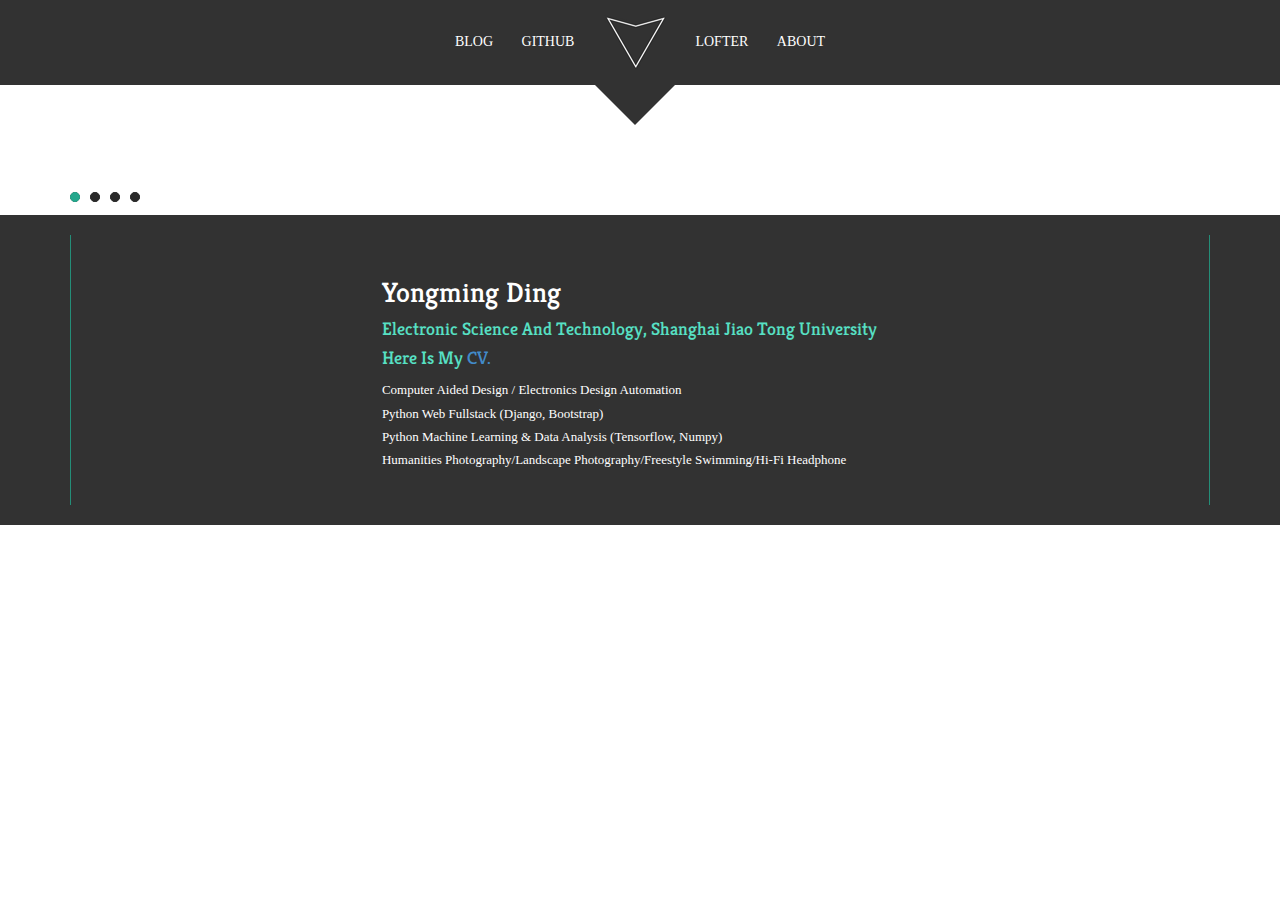
==== index.html @ b8fef30a "更新个人简介和cv" ====
<!DOCTYPE HTML>
<html>

<head>
    <title>Homepage</title>
    <!-- Bootstrap -->
    <link href="css/bootstrap.min.css" rel='stylesheet' type='text/css' />
    <link href="css/bootstrap.css" rel='stylesheet' type='text/css' />
    <meta name="viewport" content="width=device-width, initial-scale=1">
    <script type="application/x-javascript">
        addEventListener("load", function() {
            setTimeout(hideURLbar, 0);
        }, false);

        function hideURLbar() {
            window.scrollTo(0, 1);
        }
    </script>
    <!--[if lt IE 9]>
     <script src="https://oss.maxcdn.com/libs/html5shiv/3.7.0/html5shiv.js"></script>
     <script src="https://oss.maxcdn.com/libs/respond.web/js/1.4.2/respond.min.js"></script>
<![endif]-->
    <link href='http://fonts.useso.com/css?family=Kreon:300,400,700' rel='stylesheet' type='text/css'>
    <link href="css/style.css" rel="stylesheet" type="text/css" media="all" />
    <!-- start plugins -->
    <script type="text/javascript" src="js/jquery.min.js"></script>
    <script>
        $(function() {
            var pull = $('#pull');
            menu = $('nav ul');
            menuHeight = menu.height();
            $(pull).on('click', function(e) {
                e.preventDefault();
                menu.slideToggle();
            });
            $(window).resize(function() {
                var w = $(window).width();
                if (w > 320 && menu.is(':hidden')) {
                    menu.removeAttr('style');
                }
            });
        });
    </script>
    <!----font-Awesome----->
    <link rel="stylesheet" href="fonts/web/css/font-awesome.min.css">
    <!----font-Awesome----->
</head>

<body>
    <div class="header_bg" id="home">
        <!-- start header -->
        <div class="container">
            <div class="row header text-center specials">
                <div class="h_logo">
                    <a href="index.html"><img src="images/logo.png" alt="" class="responsive" /></a>
                </div>
                <nav class="top-nav">
                    <ul class="top-nav nav_list">
                        <!-- <li><a href="portfolio.html">portfolio</a></li> -->
                        <li class="page-scroll"><a href="http://old.dmt.moe">blog</a></li>
                        <li class="page-scroll"><a href="https://github.com/dreamtalen">Github</a></li>
                        <li class="logo page-scroll">
                            <a title="hexa" oldhref="index.html"><img src="images/logo.png" alt="" class="responsive" /></a>
                        </li>
                        <li class="page-scroll"><a href="http://dmtalen.lofter.com/">LOFTER</a></li>
                        <li class="page-scroll"><a href="#about">About</a></li>

                        <!-- <li class="page-scroll"><a href="#contact">get in touch</a></li> -->
                    </ul>
                    <a href="#" id="pull"><img src="images/nav-icon.png" title="menu" /></a>
                </nav>
                <div class="clearfix"></div>
            </div>
        </div>
    </div>
    <div class="slider_bg">
        <!-- start slider -->
        <div class="container">
            <div class="row slider">
                <div class="wmuSlider example1">
                    <!-- start wmuSlider example1 -->
                    <div class="wmuSliderWrapper">
                        <article style="position: absolute; width: 100%; opacity: 0;">
                            <div class="slider_img text-center">
                                <ul class="list-unstyled list_imgs">
                                    <li><img src="http://obyhumz2s.bkt.clouddn.com/FotorCreated3.png" alt="" class="responsive" /></li>
                                </ul>
                            </div>
                        </article>
                        <article style="position: relative; width: 100%; opacity: 1;">
                            <div class="slider_img text-center">
                                <ul class="list-unstyled list_imgs">
                                    <li><img src="http://obyhumz2s.bkt.clouddn.com/FotorCreated4.png" alt="" class="responsive" /></li>
                                </ul>
                            </div>
                        </article>
                        <article style="position: relative; width: 100%; opacity: 2;">
                            <div class="slider_img text-center">
                                <ul class="list-unstyled list_imgs">
                                    <li><img src="http://obyhumz2s.bkt.clouddn.com/FotorCreated1.png" alt="" class="responsive" /></li>
                                </ul>
                            </div>
                        </article>
                        <article style="position: relative; width: 100%; opacity: 3;">
                            <div class="slider_img text-center">
                                <ul class="list-unstyled list_imgs">
                                    <li><img src="http://obyhumz2s.bkt.clouddn.com/FotorCreated2.png" alt="" class="responsive" /></li>
                                </ul>
                            </div>
                        </article>
                    </div>
                    <ul class="wmuSliderPagination">
                        <li><a href="#" class="">0</a></li>
                        <li><a href="#" class="">1</a></li>
                        <li><a href="#" class="">2</a></li>
                        <li><a href="#" class="">3</a></li>
                    </ul>
                    <script src="js/jquery.wmuSlider.js"></script>
                    <script>
                        $('.example1').wmuSlider();
                    </script>
                </div>
                <!-- end wmuSlider example1 -->
                <div class="clearfix"></div>
            </div>
        </div>
    </div>
    <div class="main_bg" id="about">
        <!-- start about us -->
        <div class="container">
            <div class="row about">
                <div class="col-md-3 about_img">
                    <img src="http://obyhumz2s.bkt.clouddn.com/user.jpg" alt="" class="responsive" />
                </div>
                <div class="col-md-9 about_text">
                    <h3>Yongming Ding</h3>
                    <h4>Electronic Science and Technology, Shanghai Jiao Tong University</h4>
                    <h4>Here is my <a href="https://github.com/dreamtalen/CV_Ding/raw/master/CV_latest.pdf">CV. </h4>						
                    <p>Computer Aided Design / Electronics Design Automation
                        <br> Python Web Fullstack (Django, Bootstrap)
                        <br> Python Machine Learning & Data Analysis (Tensorflow, Numpy)
                        <br> Humanities Photography/Landscape Photography/Freestyle Swimming/Hi-Fi Headphone
                    </p>
                    <!-- <p>Here is my <a href="https://github.com/dreamtalen/CV_Ding/raw/master/CV_latest.pdf">CV</a>.</p> -->
                        <!-- 			<div class="soc_icons navbar-right">
				<ul class="list-unstyled text-center">
					<li><a href="#"><i class="fa fa-facebook"></i></a></li>
					<li><a href="#"><i class="fa fa-twitter"></i></a></li>
					<li><a href="#"><i class="fa fa-google-plus"></i></a></li>
					<li><a href="#"><i class="fa fa-pinterest"></i></a></li>
					<li><a href="#"><i class="fa fa-linkedin"></i></a></li>
					<li><a href="#"><i class="fa fa-dribbble"></i></a></li>
				</ul>	
			</div> -->
                </div>
            </div>
        </div>
    </div>

</body>

</html>
---- css/style.css ----
@font-face {
     font-family: 'open_sansregular';
      src:url('../fonts/OpenSans-Regular-webfont.ttf') format('truetype');
}
body {
	font-family: 'open_sansregular';
	background:#ffffff;
	font-size: 100%;
}
/* start header */
.header_bg{
	background: #323232;
}
.h_logo{
	display: none;
}
/* top-nav */
.top-nav:before,.top-nav:after {
    content: " ";
    display: table;
}
.top-nav:after {
    clear: both;
}
.top-nav {
    *zoom: 1;
    margin: 0;
}
nav {
	width: 100%;
	position: relative;
}
nav ul {
	padding: 0;
	text-align:center;
}
nav li {
	display: inline-block;
	margin: 10px 8px;
}
nav li.active a,nav li  a:hover{
	text-decoration:none;
	color: #323232;
}
nav li  a {
	color: #fff;
	display: block;
	text-align: center;
	text-decoration: none;
	padding: 5px;
	text-transform: uppercase;
	font-size: 14px;
	-webkit-transition: all 0.3s ease-in-out;
	-moz-transition: all 0.3s ease-in-out;
	-o-transition: all 0.3s ease-in-out;
	transition: all 0.3s ease-in-out;
}
nav a#pull {
	display: none;
}
.specials {
	position: relative;
}
.specials:after {
	content: '';
	position: absolute;
	width: 0;
	height: 0;
	border: 40px solid #323232;
	border-bottom: 0 solid rgba(0, 0, 0, 0)!important;
	border-right: 40px solid rgba(0, 0, 0, 0)!important;
	border-left: 40px solid rgba(0, 0, 0, 0)!important;
	left: 50%;
	bottom: -40px;
	margin-left: -45px;
}
.copyrights{text-indent:-9999px;height:0;line-height:0;font-size:0;overflow:hidden;}
/*Styles for screen 600px and lower*/
@media screen and (max-width: 768px) {
	nav { 
  		height: auto;
  	}
  	nav ul {
  		width: 100%;
  		display: block;
  		height: auto;
  	}
  	nav li {
  		text-align:left;
  		width: 100%;
  		position: relative;
  		margin: 0;
  	}
  	nav li a {
		border-top: 1px solid #242424;
	}
	nav li:last-child a {
		border-bottom: 1px solid #242424;
		margin-bottom: 20px;		
	}

  	nav a {
	  	text-align: left;
	  	width: 100%;
	  	text-indent: 25px;
  	}
}
/* start slider */
.slider_bg{
	background: #ffffff;
}
.list_imgs li{
	display: block;
}
.list_imgs li img{
	display: inline-block !important;
		margin:60px 0;
}
.wmuSlider {
	height: 100% !important;
	position: relative;
	overflow: hidden;
}
.wmuSlider .wmuSliderWrapper article {
	text-align: center;
	height: 100%;
}
.wmuSlider .wmuSliderWrapper article img {
	max-width: 100%;
	width: auto;
	height: auto;
	display:block;
}
.wmuSliderPagination {
	z-index: 2;
	position: absolute;
	left: 15px;
	bottom: 2%;
	margin: 0;
	padding: 0;
}
.wmuSliderPagination li {
	margin: 0 10px 10px 0;
	list-style-type: none;
	float: left;
}
.wmuSliderPagination a {
	display: block;
	text-indent: -9999px;
	width: 10px;
	height: 10px;
	background:#292929;
	border:1px solid #303030;
	border-radius: 20px;
	-webkit-border-radius: 20px;
	-moz-border-radius: 20px;
	-o-border-radius: 20px;
}
.wmuSliderPagination a.wmuActive {
	background:#24A78C;
	border: 1px solid #24A78C;
}
.slider_text{
	width:50%;
	margin:0 auto;
	text-align: center;
}
.slider_text h2{
	font-family: 'open_sansregular'; 
	text-transform: uppercase;
	color: #202020;
	font-size: 3em;
	padding: 4% 0 4%;
}
.wmu_btn a{
	font-size: 13px;
	text-transform:uppercase;
	color:#191919;
	border: 1px solid #101010;
	padding: 15px 40px;
	display: inline-block;
	border-radius: 2px;
	-webkit-border-radius: 2px;
	-moz-border-radius: 2px;
	-o-border-radius: 2px;
	-webkit-transition: color .2s linear,background .2s linear;
	-moz-transition: color .2s linear,background .2s linear;
	-o-transition: color .2s linear,background .2s linear;
	transition: color .2s linear,background .2s linear;
}
.wmu_btn a:hover{
	border: 1px solid #C55151;
	background: #EA6060;
	color: #ffffff;
}
/* start about us */
.main_bg{
	background: #323232;
}
.about{
	margin:20px 0;
	padding: 2% 2%;
	border-left: 1px solid #248E78;
	border-right: 1px solid #248E78;
}
.about_img img{
	width: 100%;
}
.about_text h3{
	font-family: 'Kreon', serif;
	font-size: 28px;
	color: #ffffff;
	text-transform: capitalize;
}
.about_text h4{
	font-family: 'Kreon', serif;
	font-size: 18px;
	color: #57E0C4;
	text-transform: capitalize;
}
.about_text p{
	font-size: 13px;
	color: #ffffff;
	line-height: 1.8em;
}
/* start soc_icons */
.soc_icons ul{
	margin-bottom: 0;
}
.soc_icons ul li{
	display:inline-block;
	margin-left: -3px;
}
.soc_icons ul li a{
	color:#ffffff;
	font-size: 24px;
	display: block;
}
.soc_icons ul li a i{
	line-height: 52px;
	width: 52px;
	height: 52px;	
	-webkit-transition: all 0.3s ease-in-out;
	-moz-transition: all 0.3s ease-in-out;
	-o-transition: all 0.3s ease-in-out;
	transition: all 0.3s ease-in-out;
}
.soc_icons ul li a i.fa-facebook {
	background: #3660A0;
}
.soc_icons ul li a i.fa-twitter {
	background: #2CAAE1;
}
.soc_icons ul li a i.fa-google-plus {
	background: #DD5644;
}
.soc_icons ul li a i.fa-pinterest {
	background: #CC2B27;
}
.soc_icons ul li a i.fa-linkedin {
	background: #0A6C9B;
}
.soc_icons ul li a i.fa-dribbble {
	background: #EF558F;
}
.soc_icons ul li a i:hover{
	background: #323232;
}
/* start footer */
.footer_bg{
	background: #353535;
}
.footer{
	padding: 4%;
}
.contact_left h3{
	font-family: 'Kreon', serif;
	font-size: 24px;
	color: #ffffff;
	text-transform: capitalize;
}
.contact_left p{
	font-size: 14px;
	color: #999999;
	line-height: 1.5em;
}
.contact_left form input[type="text"],.contact_left form textarea{
	font-family: 'open_sansregular';
	margin:20px 0;
	box-shadow: none;
	border: 1px solid #303030;
	background:#454545;
	color: #9C9C9C;
	line-height:1.8em;
	display: block;
	width: 100%;
	padding: 6px 12px;
	font-size: 14px;
	outline:none;
	-webkit-appearance:none;
	transition: border-color 0.3s;
	-o-transition: border-color 0.3s;
	-ms-transition: border-color 0.3s;
	-moz-transition: border-color 0.3s;
	-webkit-transition: border-color 0.3s;
}
.contact_left form textarea{
	resize: none;
	height: 160px;
}
.contact_left form input[type="text"]:focus,.contact_left form textarea:focus{
	border: 1px solid #323232;	
}
.contact_left form input[type="text"]:hover,.contact_left form textarea:hover{
	border-color: #323232;
}
.contact_right {
	margin-top: 8%;
}
.contact_right p{
	color: #c9c9c9;
	font-size: 13px;
	line-height: 1.8em;
	margin: 5px 0 0;
	text-align: justify;
}
.contact_right span{
	color: #ffffff;
	font-size: 14px;
	-webkit-text-stroke: 0.2px;
}
.address li{
	display: block;
	margin: 10px  0;
}
.address li i{
	color:#323232;
	font-size: 20px;
	vertical-align: middle;
}
.address{
	margin-top: 20px;
}
.address li span{
	color: #f0f0f0;
	font-size: 14px;
	margin-left: 15px;
}
.address li a{
	color: #f0f0f0;
	font-size: 14px;
	margin-left: 8px;
	-webkit-transition: all 0.3s ease-in-out;
	-moz-transition: all 0.3s ease-in-out;
	-o-transition: all 0.3s ease-in-out;
	transition: all 0.3s ease-in-out;
}
.address li a:hover{
	text-decoration:none;
	color:#323232;
}
.contact_left form input[type="submit"] {
	font-family: 'open_sansregular';
	-webkit-appearance: none;
	cursor: pointer;
	outline: none;
	background: #323232;
	text-transform: uppercase;
	font-weight: 100;
	border: none;
	color: #ffffff;
	padding: 14px 24px;
	font-size: 13px;
	-webkit-transition: all 0.3s ease-in-out;
	-moz-transition: all 0.3s ease-in-out;
	-o-transition: all 0.3s ease-in-out;
	transition: all 0.3s ease-in-out;
}
.contact_left form input[type="submit"]:hover{
	background: #2B9C85;
}
/* start footer */
.footer1_bg{
	background: #222222;
}
.copy p{
	color: #c9c9c9;
	font-size: 14px;
	line-height: 1.8em;
}
.copy p a{
	color:#323232;
	-webkit-transition: all 0.3s ease-in-out;
	-moz-transition: all 0.3s ease-in-out;
	-o-transition: all 0.3s ease-in-out;
	transition: all 0.3s ease-in-out;
}
.copy p a:hover{
	color: #c9c9c9;
	text-decoration: none;
}
/**********/
#toTop {
	display: none;
	text-decoration: none;
	position: fixed;
	bottom: 10px;
	right: 10px;
	overflow: hidden;
	width: 32px;
	height: 32px;
	border: none;
	text-indent: 100%;
	background: url(../images/arrow_up.png) no-repeat center;
}
/* start portfolio  */

h2.style{
	font-family: 'Kreon', serif;
	display: block;
	text-transform: uppercase;
	font-size: 26px;
	background: #323232;
	padding: 15px;
	color: #ffffff;
	margin: 4% 0;
}
.grids_of_4 {
	margin-top: 2%;
}
.images_1_of_4 h3 a{
	font-family: 'Kreon', serif;
	display: block;
	text-transform: capitalize;
	font-size: 20px;
	color: #3b3b3b;
	-webkit-transition: all 0.3s ease-in-out;
	-moz-transition: all 0.3s ease-in-out;
	-o-transition: all 0.3s ease-in-out;
	transition: all 0.3s ease-in-out;
}
.images_1_of_4 h3 a:hover{
	text-decoration: none;
	color:#323232;
}
.images_1_of_4 h4 a{
	font-family: 'Kreon', serif;
	font-style: italic;
	line-height: 1.5em;
	font-size: 16px;
	color:#323232;
	text-transform: capitalize;
	-webkit-transition: all 0.3s ease-in-out;
	-moz-transition: all 0.3s ease-in-out;
	-o-transition: all 0.3s ease-in-out;
	transition: all 0.3s ease-in-out;
}
.images_1_of_4 h4 a:hover{
	text-decoration: none;
	color: #323232;
}
/* start blog */
.blog{
	background: #ffffff;
	margin: 15px 0;
}
.main{
	padding: 4%;
}
.para {
	font-size: 13px;
	line-height: 1.8em;
	color: #323232;
}
.blog_left{
	display: block;
}
.blog_img{
	margin: 15px 0;
}
.blog_left h4 a{
	font-family: 'Kreon', serif;
	display: block;
	text-transform: capitalize;
	font-size: 22px;
	color: #3b3b3b;
	-webkit-transition: all 0.3s ease-in-out;
	-moz-transition: all 0.3s ease-in-out;
	-o-transition: all 0.3s ease-in-out;
	transition: all 0.3s ease-in-out;
}
.blog_left h4 a:hover{
	text-decoration: none;
	color: #323232;
}
.blog_list ul li{
	display:inline-block;
	margin-left: 10px;
}
.blog_list ul li:first-child{
	margin-left: 0;
}
.blog_list li a{
	display: block;
	padding: 4px 8px;
	color: #b6b6b6;
	text-transform: capitalize;
}
.blog_list ul li i{
	font-size: 15px;
	color: #323232;
}
.blog_list li span{
	font-family: 'Kreon', serif;
	padding-left:10px;
	font-size: 15px;
	color: #5a5a5a;
}
.blog_list li a:hover,.blog_list li a span:hover{
	color: #323232;
	text-decoration: none;
}
.b_left a{
	font-size: 14px;
	color: #323232;
}
.b_left a span{
	margin-left: 5px;
}
.b_left a:hover{
	color: #323232;
	text-decoration: none;	
}
/* start read_more */
.read_more{
	margin: 4% 0;
}
.read_more.btm{
	margin-bottom: 8%;
}
.read_more a{
	background: #323232;
	text-transform: uppercase;
	font-weight: 100;
	border: none;
	color: #ffffff;
	padding: 12px 24px;
	font-size: 13px;
	-webkit-transition: all 0.3s ease-in-out;
	-moz-transition: all 0.3s ease-in-out;
	-o-transition: all 0.3s ease-in-out;
	transition: all 0.3s ease-in-out;
}
.read_more a:hover{
	text-decoration:none;
	background: #2B9C85;
}
.blog_right{
	margin-top: 15px;
}
.blog_right h4{
	font-family: 'Kreon', serif;
	text-transform: capitalize;
	font-size: 2em;
	color: #3b3b3b;
	margin-bottom: 15px;
}
/* start ads_nav */
.ads_nav li{
	float: left;
	width: 46.333333%;
	margin:0 0 15px 15px;
}
.ads_nav li:nth-child(2),.ads_nav li:nth-child(4){
	margin-left: 0;
}
.ads_nav li a{
	display: block;
	-webkit-transition: all 0.3s ease-in-out;
	-moz-transition: all 0.3s ease-in-out;
	-o-transition: all 0.3s ease-in-out;
	transition: all 0.3s ease-in-out;
}
.ads_nav li a img{
	width: 100%;
}
.ads_nav li a:hover{
	zoom: 1;
	filter: alpha(opacity=50);
	opacity: 0.7;
	-webkit-transition: opacity .15s ease-in-out;
	-moz-transition: opacity .15s ease-in-out;
	-ms-transition: opacity .15s ease-in-out;
	-o-transition: opacity .15s ease-in-out;
	transition: opacity .15s ease-in-out;
}
/* start tag_nav */
.tag_nav {
	margin: 8% 0;
}
.tag_nav li{
	margin:10px 5px 0 0;
	display: inline-block;
}
.tag_nav li a{
	display: block;
	text-transform: capitalize;
	background: #3b3b3b;
	color: #ffffff;
	font-size: 13px;
	padding: 8px 14px;
	border-radius: 2px;
	-webkit-border-radius: 2px;
	-moz-border-radius: 2px;
	-o-border-radius: 2px;
	-webkit-transition: all 0.3s ease-in-out;
	-moz-transition: all 0.3s ease-in-out;
	-o-transition: all 0.3s ease-in-out;
	transition: all 0.3s ease-in-out;
}
.tag_nav li.active a,.tag_nav li a:hover{
	background: #323232;
	color: #ffffff;
	text-decoration:none;
}
/* start Social Likes */
.social_network_likes {
	text-align: center;
}
.social_network_likes li{
	width: 24.33333%;
	display: inline-block;
	margin-left: -4px;
}
.social_network_likes li:first-child{
	margin-left: 0;
}
.social_network_likes li a{
	display:block;
	color:#FFF;
	font-size: 1.5em;
	text-transform:capitalize;
	-webkit-transition: all 0.3s ease-in-out;
	-moz-transition: all 0.3s ease-in-out;
	-o-transition: all 0.3s ease-in-out;
	transition: all 0.3s ease-in-out;	
}
.social_network_likes li a p{
	padding:10px 0 5px;
	font-size: 14px;
}
.social_network_likes li a span{
	display:block;
	font-size: 24px;
}
.social_network_likes li a div.followers{
	border-bottom:1px solid #FFFFFF;
}
.social_network_likes li a:hover{
	text-decoration: none;
}
.social_network_likes li:first-child a {
	border-left:none;
}
.social_network_likes li a.tweets{
	background:#34CCFF;
}
.social_network_likes li a.tweets:hover{
  background:#2DC0F1;
}
.social_network_likes li a.facebook-followers{
	background:#3B5A99;
}
.social_network_likes li a.facebook-followers:hover{
	background:#33518D;
}
.social_network_likes li a.email{
	background:#27c1b9;
}
.social_network_likes li a.email:hover{
  background:#0BB1A8;
}
.social_network_likes li a.dribble{
	background:#EB4D89;
}
.social_network_likes li a.dribble:hover{
  background:#E04580;
}
.social_network_likes li a div.social_network{
	padding:15px 0 10px;
}
.social_network i{
	width:45px;
	height:45px;
	display:block;
	background:url(../images/social-icons.png) no-repeat;	
	margin:0 auto;
}
.social_network i.twitter-icon{
	background-position: 0px 0px;
}
.social_network i.facebook-icon{
	background-position: -47px 0px;
}
.social_network i.email-icon{
	background-position: -104px 0px;
}
.social_network i.dribble-icon{
	background-position: -156px 0px;
}
/* start news_letter */
.news_letter{
	margin: 8% 0;
}
.news_letter form input[type="text"]{
	font-family: 'open_sansregular';
	font-weight:100;
	padding: 10px;
	display: block;
	width: 100%;
	background: #ffffff;
	outline: none;
	color: #555555;
	font-size: 13px;
	border: 1px solid #DADADA;
	-webkit-appearance: none;
}
.news_letter form span{
	position: relative;
	z-index: 1;
}
.news_letter form input[type="submit"]{
	margin-top:20px;
	font-family: 'open_sansregular';
	-webkit-appearance: none;
	cursor: pointer;
	outline: none;
	background: #323232;
	text-transform: uppercase;
	font-weight: 100;
	border: none;
	color: #ffffff;
	padding: 14px 24px;
	font-size: 13px;
	-webkit-transition: all 0.3s ease-in-out;
	-moz-transition: all 0.3s ease-in-out;
	-o-transition: all 0.3s ease-in-out;
	transition: all 0.3s ease-in-out;
}
.news_letter form input[type="submit"]:hover{
	background: #2B9C85;
}
/* details */
.details{
	margin-bottom: 3%;
}
/***** Media Quries *****/
@media only screen and (max-width: 1440px) and (min-width: 240px)  {
	.wrap{
		width:95%;
	}
}
@media only screen and (max-width:1366px){

}
@media only screen and (max-width:1280px){

}
@media only screen and (max-width:1024px){
	.soc_icons ul li a {
		font-size: 20px;
	}
	.soc_icons ul li a i {
		line-height: 44px;
		width: 44px;
		height: 44px;
	}
}
@media only screen and (max-width:768px){
	nav {
		border-bottom: 0;
	}
	nav ul {
		display: none;
		height: auto;
	}
	nav a#pull {
		display: block;
		width: 100%;
		position: relative;
		color: #F26D7D;
		text-align: right;
	}
	nav a#pull:after {
		content:"";
		background: url('nav-icon.png') no-repeat;
		width: 30px;
		height: 30px;
		display: inline-block;
		position: absolute;
		right: 15px;
		top: 10px;
	}
	nav a#pull img{
		margin-right:2%;
	}
	.navicon {
		top: 30px;
		left: 30px;
	}
	.header_bg {

	}
	.logo{
		display: none;
	}
	.h_logo{
		display: block;
		position: absolute;
		left: 45%;
		top:15px;
		z-index: 999;
	}
	.specials {
		padding: 34px 10px;
	}
	 nav li a {
	 	padding:10px 10px;
	 	text-align:left;
	 }
	 .nav_list{
	 	margin-top: 40px;
	 }
	 .contact_right {
		margin-top: 14%;
	}
	.images_1_of_4 img{
		width:100%;
	}
	.images_1_of_4 h3{
		margin: 10px 0 0;
	}
	.images_1_of_4 p{
		margin: 0;
	}
	.images_1_of_4 h4{
		margin: 0 0 20px;
	}
}
@media only screen and (max-width: 640px) {
	h2.style {
		font-size: 22px;
	}
	.blog_left h4 a {
		font-size: 18px;
	}
	.blog_list{
		float:none !important;
	}
	.b_left{
		float:none !important;
	}
	.blog_list li a {
		padding: 4px 2px;
	}
	.contact_right {
		margin-top: 18%;
	}
}
@media only screen and (max-width: 480px) {
	.navicon {
		top: 20px;
		left: 20px;
	}
	.h_logo {
		left: 42.333%;
	}
}
@media only screen and (max-width: 320px) {
	.h_logo {
		left: 38.333%;
	}
	nav li {
		display: block;
		float: none;
		width: 100%;
	}
	nav li a {
		border-bottom: 1px solid #576979;
	}
	.navicon {
		top: 10px;
		left: 10px;
	}
	.main {
		padding: 2%;
		margin-top: 10%;
	}
	.blog_list ul li{
		margin-left: 0;
	}
	.blog_list li span {
		padding-left: 5px;
	}
	.blog_left h4 a {
		line-height: 1.5em;
	}
	.contact_right {
		margin-top: 28%;
	}
	.about {
		padding: 2% 0%;
	}
	.soc_icons ul li a {
		font-size: 16px;
	}
	.soc_icons ul li a i {
		line-height: 40px;
		width: 40px;
		height: 40px;
	}
}
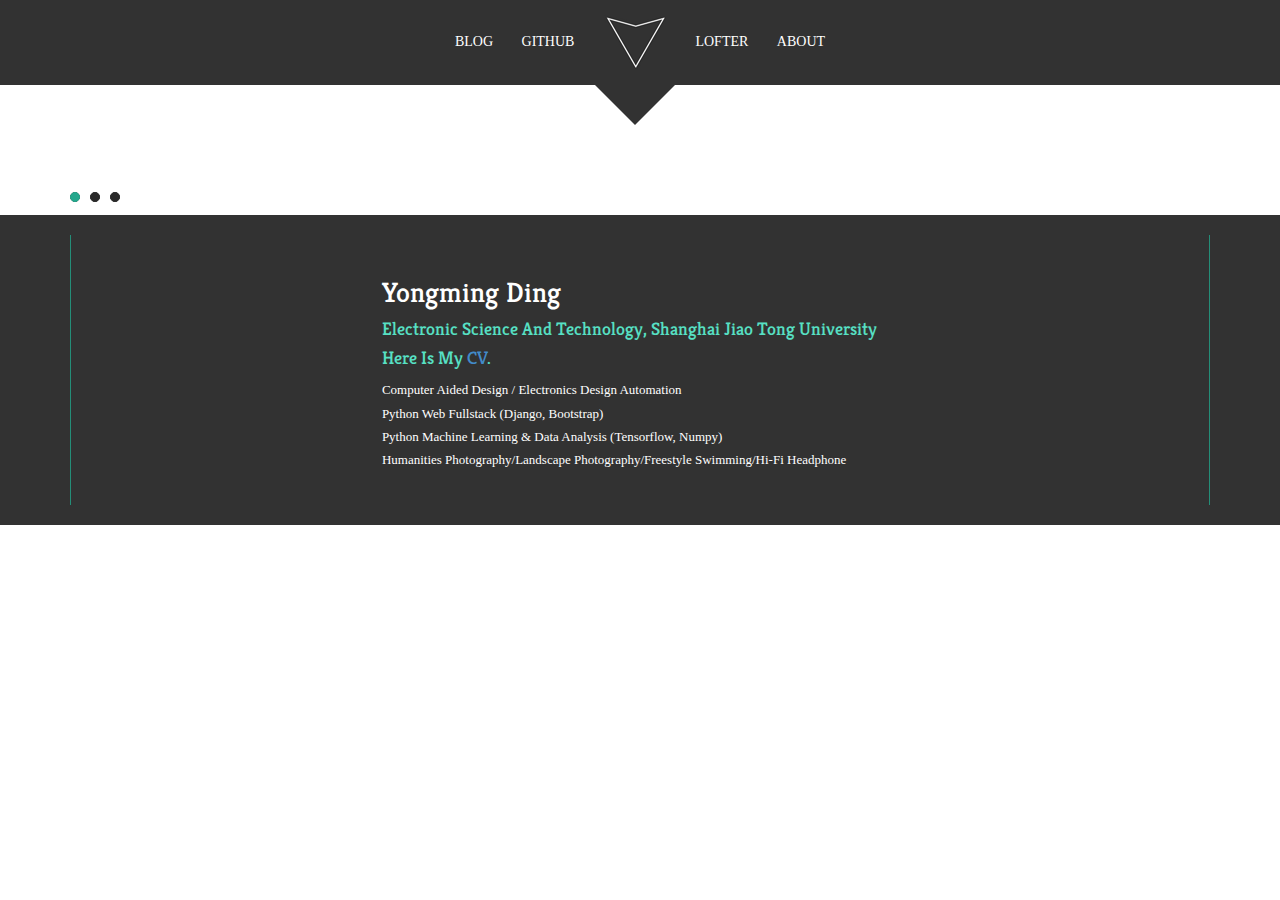
==== commit 72914eda: "去掉一页图片" ====
--- a/index.html
+++ b/index.html
@@ -87,13 +87,13 @@
                                 </ul>
                             </div>
                         </article>
-                        <article style="position: relative; width: 100%; opacity: 1;">
+                        <!-- <article style="position: relative; width: 100%; opacity: 1;">
                             <div class="slider_img text-center">
                                 <ul class="list-unstyled list_imgs">
                                     <li><img src="http://obyhumz2s.bkt.clouddn.com/FotorCreated4.png" alt="" class="responsive" /></li>
                                 </ul>
                             </div>
-                        </article>
+                        </article> -->
                         <article style="position: relative; width: 100%; opacity: 2;">
                             <div class="slider_img text-center">
                                 <ul class="list-unstyled list_imgs">
@@ -111,7 +111,7 @@
                     </div>
                     <ul class="wmuSliderPagination">
                         <li><a href="#" class="">0</a></li>
-                        <li><a href="#" class="">1</a></li>
+                        <!-- <li><a href="#" class="">1</a></li> -->
                         <li><a href="#" class="">2</a></li>
                         <li><a href="#" class="">3</a></li>
                     </ul>
@@ -135,14 +135,14 @@
                 <div class="col-md-9 about_text">
                     <h3>Yongming Ding</h3>
                     <h4>Electronic Science and Technology, Shanghai Jiao Tong University</h4>
-                    <h4>Here is my <a href="https://github.com/dreamtalen/CV_Ding/raw/master/CV_latest.pdf">CV. </h4>						
+                    <h4>Here is my <a href="https://github.com/dreamtalen/CV_Ding/raw/master/CV_latest.pdf">CV</a>.</h4>
                     <p>Computer Aided Design / Electronics Design Automation
                         <br> Python Web Fullstack (Django, Bootstrap)
                         <br> Python Machine Learning & Data Analysis (Tensorflow, Numpy)
                         <br> Humanities Photography/Landscape Photography/Freestyle Swimming/Hi-Fi Headphone
                     </p>
                     <!-- <p>Here is my <a href="https://github.com/dreamtalen/CV_Ding/raw/master/CV_latest.pdf">CV</a>.</p> -->
-                        <!-- 			<div class="soc_icons navbar-right">
+                    <!-- 			<div class="soc_icons navbar-right">
 				<ul class="list-unstyled text-center">
 					<li><a href="#"><i class="fa fa-facebook"></i></a></li>
 					<li><a href="#"><i class="fa fa-twitter"></i></a></li>
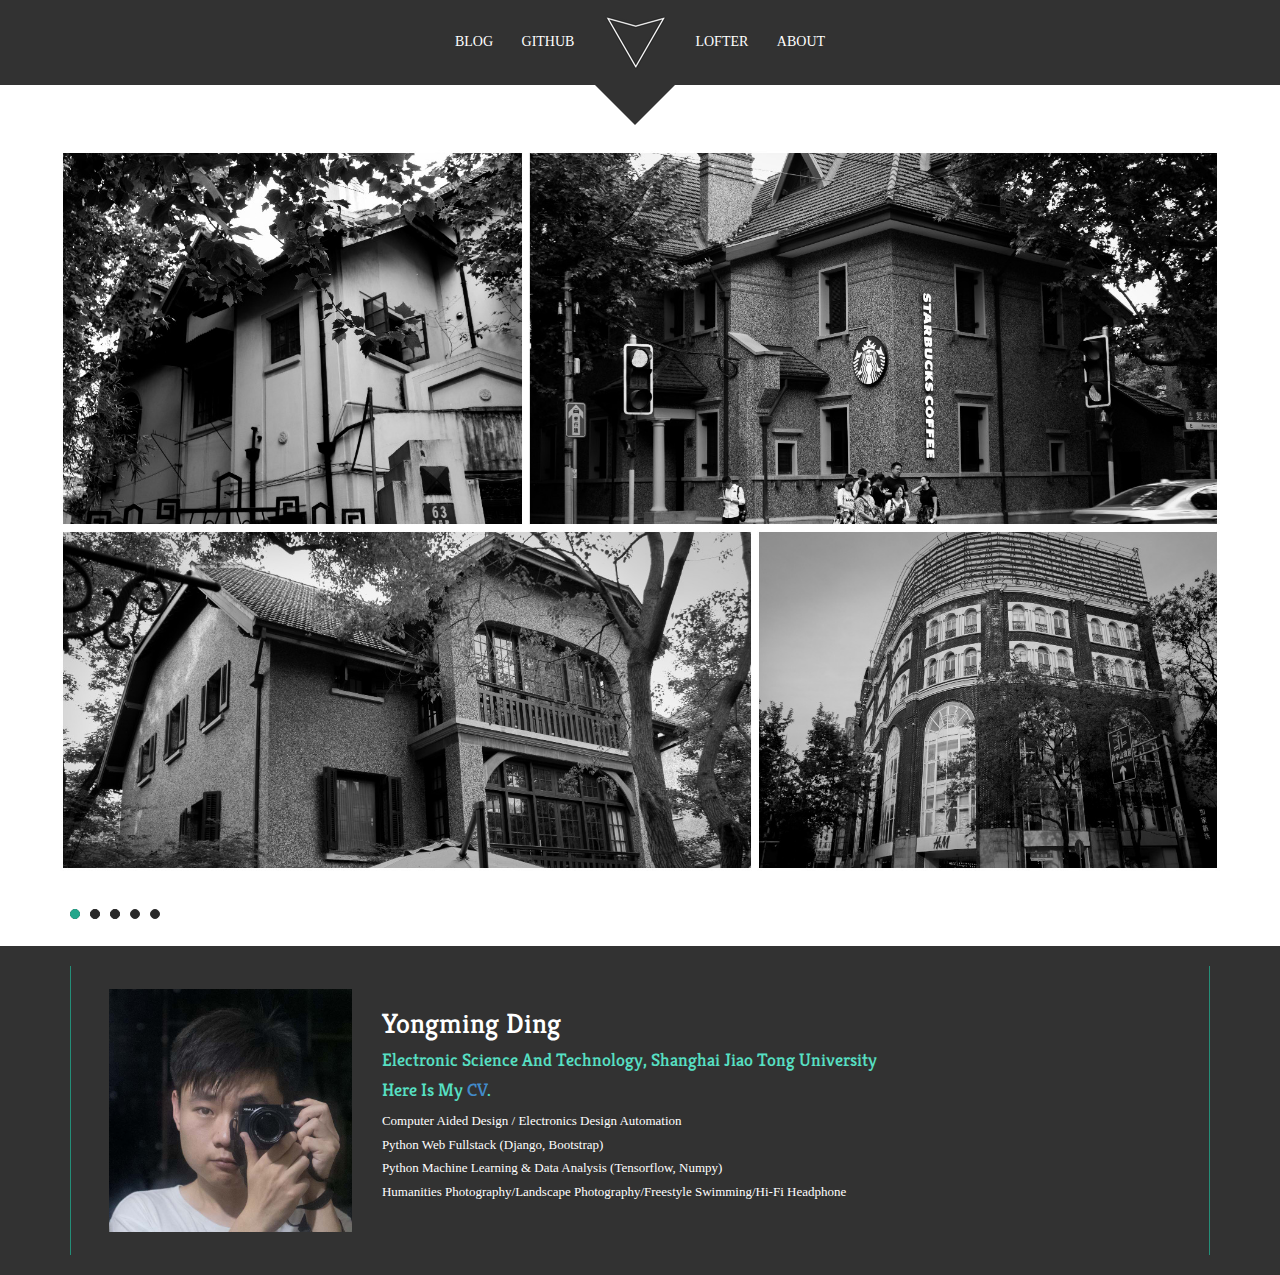
==== commit 8f52da02: "同上" ====
--- a/index.html
+++ b/index.html
@@ -83,28 +83,35 @@
                         <article style="position: absolute; width: 100%; opacity: 0;">
                             <div class="slider_img text-center">
                                 <ul class="list-unstyled list_imgs">
-                                    <li><img src="http://obyhumz2s.bkt.clouddn.com/FotorCreated3.png" alt="" class="responsive" /></li>
+                                    <li><img src="images/shanghai.jpg" alt="" class="responsive" /></li>
                                 </ul>
                             </div>
                         </article>
-                        <!-- <article style="position: relative; width: 100%; opacity: 1;">
+                        <article style="position: relative; width: 100%; opacity: 1;">
                             <div class="slider_img text-center">
                                 <ul class="list-unstyled list_imgs">
-                                    <li><img src="http://obyhumz2s.bkt.clouddn.com/FotorCreated4.png" alt="" class="responsive" /></li>
+                                    <li><img src="images/beijing.jpg" alt="" class="responsive" /></li>
                                 </ul>
                             </div>
-                        </article> -->
+                        </article>
                         <article style="position: relative; width: 100%; opacity: 2;">
                             <div class="slider_img text-center">
                                 <ul class="list-unstyled list_imgs">
-                                    <li><img src="http://obyhumz2s.bkt.clouddn.com/FotorCreated1.png" alt="" class="responsive" /></li>
+                                    <li><img src="images/xiamen.jpg" alt="" class="responsive" /></li>
                                 </ul>
                             </div>
                         </article>
                         <article style="position: relative; width: 100%; opacity: 3;">
                             <div class="slider_img text-center">
                                 <ul class="list-unstyled list_imgs">
-                                    <li><img src="http://obyhumz2s.bkt.clouddn.com/FotorCreated2.png" alt="" class="responsive" /></li>
+                                    <li><img src="images/xiamen2.jpg" alt="" class="responsive" /></li>
+                                </ul>
+                            </div>
+                        </article>
+                        <article style="position: relative; width: 100%; opacity: 3;">
+                            <div class="slider_img text-center">
+                                <ul class="list-unstyled list_imgs">
+                                    <li><img src="images/kaws.jpg" alt="" class="responsive" /></li>
                                 </ul>
                             </div>
                         </article>
@@ -130,7 +137,7 @@
         <div class="container">
             <div class="row about">
                 <div class="col-md-3 about_img">
-                    <img src="http://obyhumz2s.bkt.clouddn.com/user.jpg" alt="" class="responsive" />
+                    <img src="images/user.jpg" alt="" class="responsive" />
                 </div>
                 <div class="col-md-9 about_text">
                     <h3>Yongming Ding</h3>
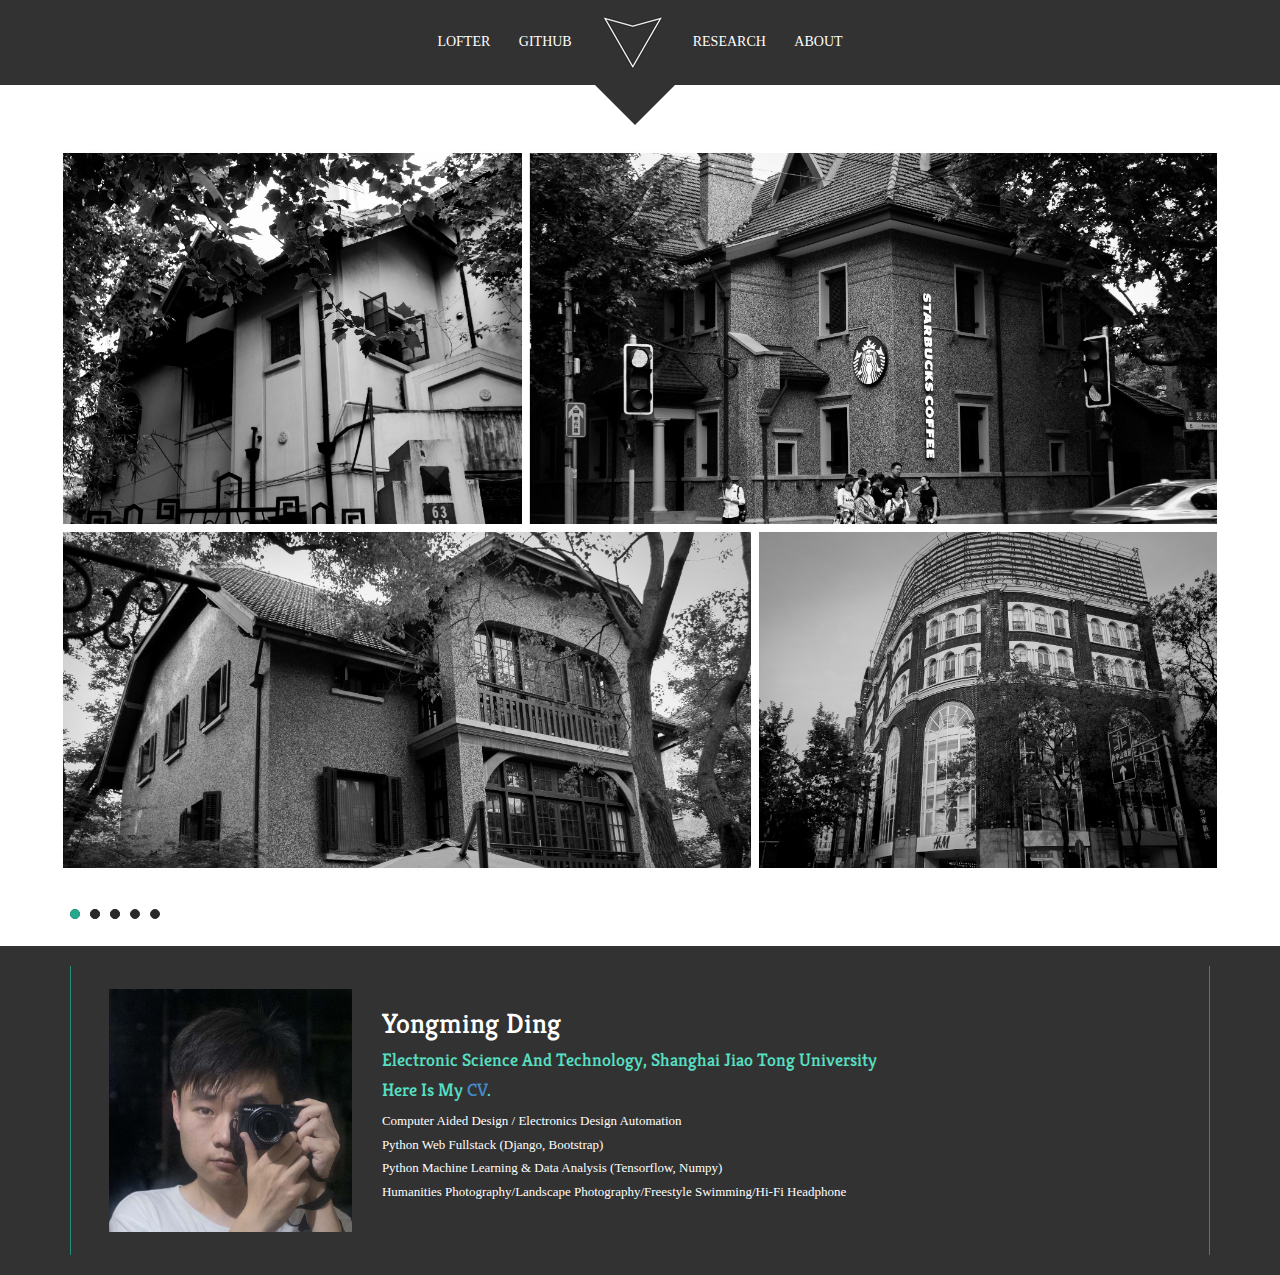
==== commit 62c7cf61: "add research page" ====
--- a/index.html
+++ b/index.html
@@ -57,12 +57,12 @@
                 <nav class="top-nav">
                     <ul class="top-nav nav_list">
                         <!-- <li><a href="portfolio.html">portfolio</a></li> -->
-                        <li class="page-scroll"><a href="http://old.dmt.moe">blog</a></li>
+                        <li class="page-scroll"><a href="http://dmtalen.lofter.com/">LOFTER</a></li>
                         <li class="page-scroll"><a href="https://github.com/dreamtalen">Github</a></li>
                         <li class="logo page-scroll">
-                            <a title="hexa" oldhref="index.html"><img src="images/logo.png" alt="" class="responsive" /></a>
+                            <a title="hexa" href="index.html"><img src="images/logo.png" alt="" class="responsive" /></a>
                         </li>
-                        <li class="page-scroll"><a href="http://dmtalen.lofter.com/">LOFTER</a></li>
+                        <li class="page-scroll"><a href="research.html">research</a></li>
                         <li class="page-scroll"><a href="#about">About</a></li>
 
                         <!-- <li class="page-scroll"><a href="#contact">get in touch</a></li> -->
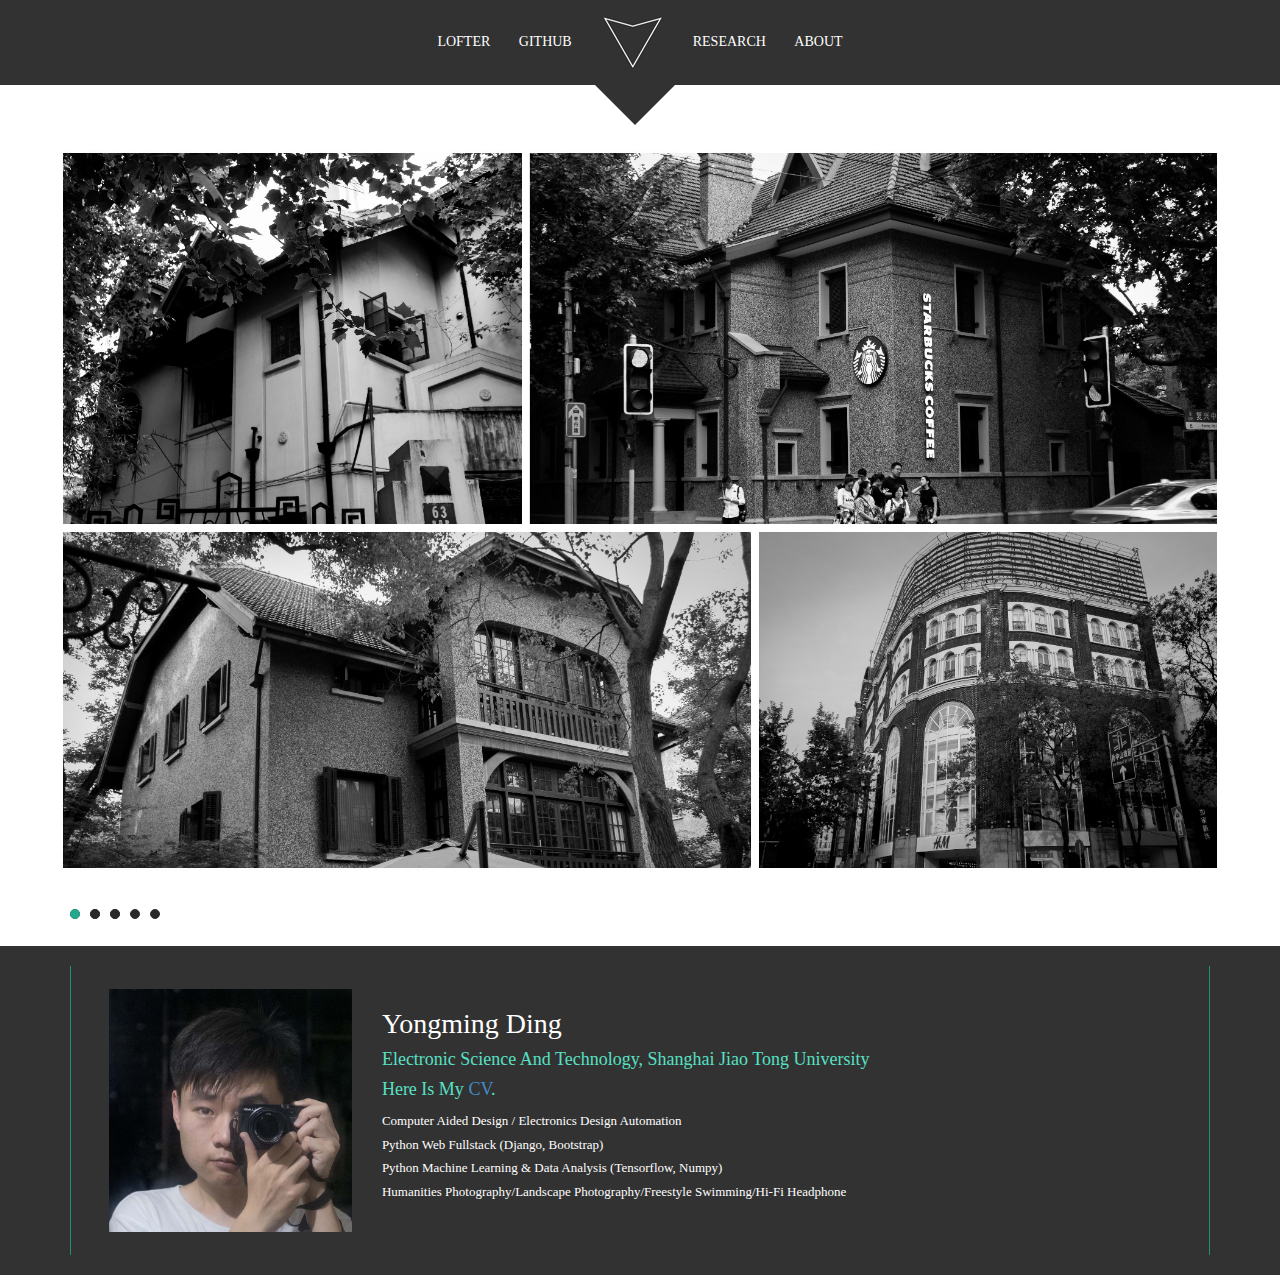
==== commit f9732a75: "去除主页上的两个fonts404链接" ====
--- a/index.html
+++ b/index.html
@@ -20,7 +20,7 @@
      <script src="https://oss.maxcdn.com/libs/html5shiv/3.7.0/html5shiv.js"></script>
      <script src="https://oss.maxcdn.com/libs/respond.web/js/1.4.2/respond.min.js"></script>
 <![endif]-->
-    <link href='http://fonts.useso.com/css?family=Kreon:300,400,700' rel='stylesheet' type='text/css'>
+    <!--<link href='http://fonts.useso.com/css?family=Kreon:300,400,700' rel='stylesheet' type='text/css'>-->
     <link href="css/style.css" rel="stylesheet" type="text/css" media="all" />
     <!-- start plugins -->
     <script type="text/javascript" src="js/jquery.min.js"></script>
@@ -41,8 +41,17 @@
             });
         });
     </script>
+    <script>
+        var _hmt = _hmt || [];
+        (function() {
+            var hm = document.createElement("script");
+            hm.src = "https://hm.baidu.com/hm.js?56b1f6779ceb253b7678c5e705c094e2";
+            var s = document.getElementsByTagName("script")[0];
+            s.parentNode.insertBefore(hm, s);
+        })();
+    </script>
     <!----font-Awesome----->
-    <link rel="stylesheet" href="fonts/web/css/font-awesome.min.css">
+    <!--<link rel="stylesheet" href="fonts/web/css/font-awesome.min.css">-->
     <!----font-Awesome----->
 </head>
 
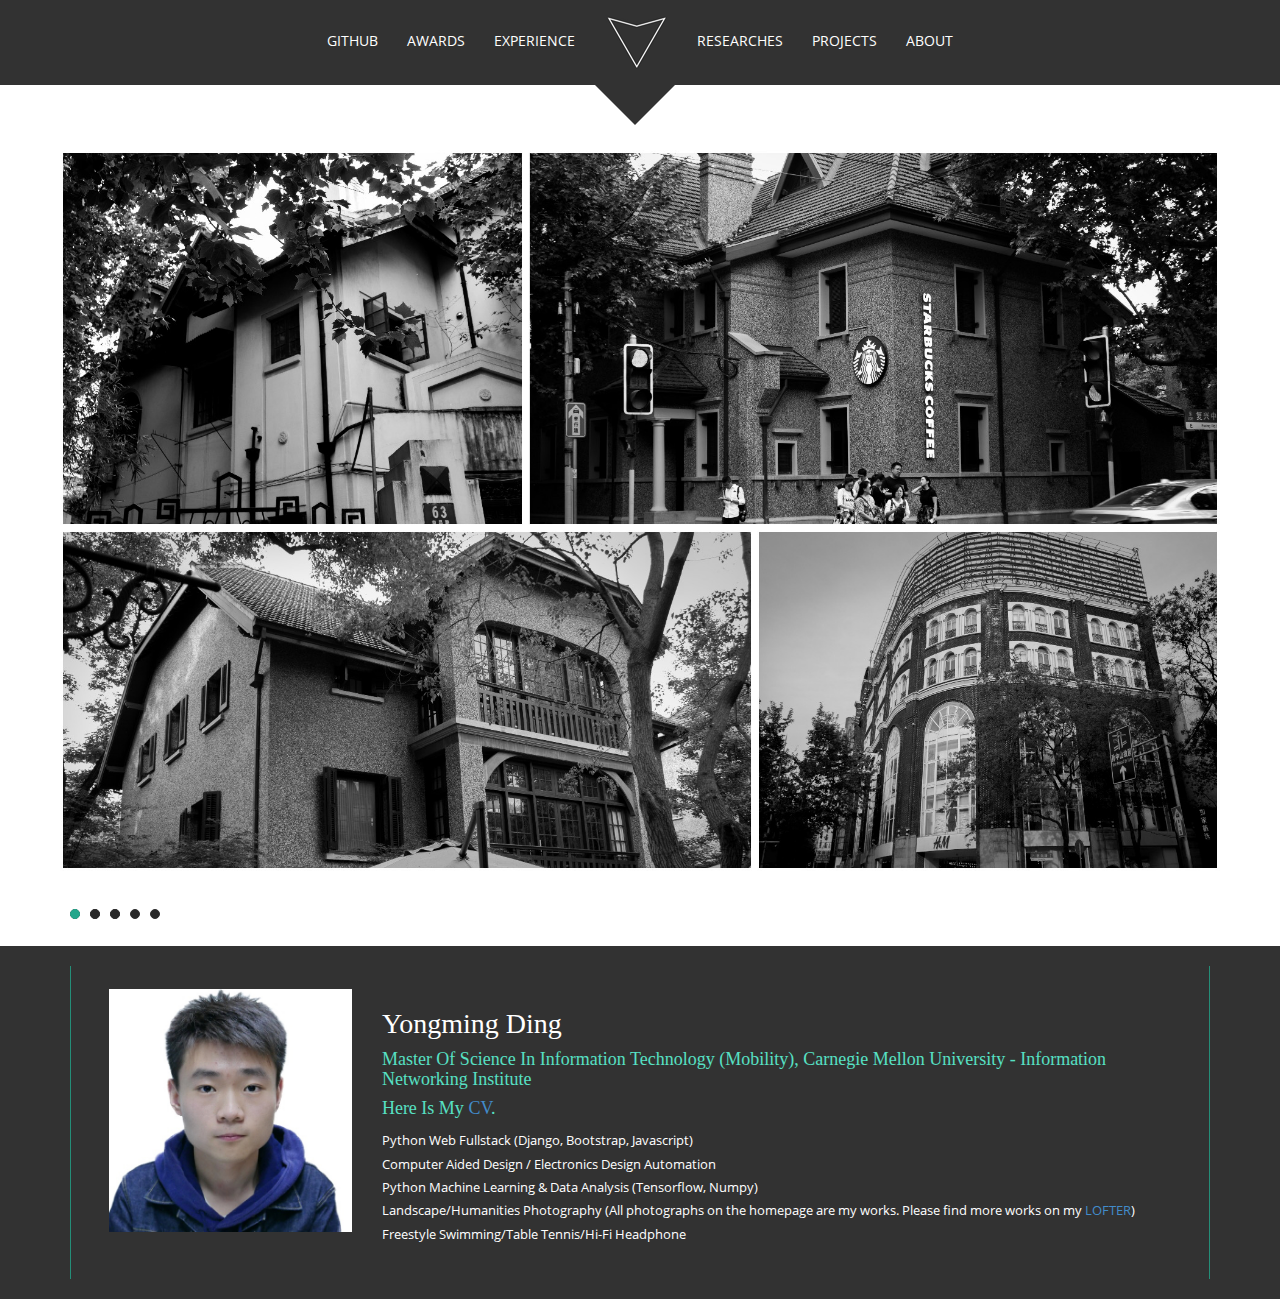
==== commit 8a2f07ff: "修改主页" ====
--- a/index.html
+++ b/index.html
@@ -66,12 +66,15 @@
                 <nav class="top-nav">
                     <ul class="top-nav nav_list">
                         <!-- <li><a href="portfolio.html">portfolio</a></li> -->
-                        <li class="page-scroll"><a href="http://dmtalen.lofter.com/">LOFTER</a></li>
+                        <!--<li class="page-scroll"><a href="http://dmtalen.lofter.com/">LOFTER</a></li>-->
                         <li class="page-scroll"><a href="https://github.com/dreamtalen">Github</a></li>
+                        <li class="page-scroll"><a href="awards.html">Awards</a></li>
+                        <li class="page-scroll"><a href="experience.html">experience</a></li>
                         <li class="logo page-scroll">
                             <a title="hexa" href="index.html"><img src="images/logo.png" alt="" class="responsive" /></a>
                         </li>
-                        <li class="page-scroll"><a href="research.html">research</a></li>
+                        <li class="page-scroll"><a href="research.html">researches</a></li>
+                        <li class="page-scroll"><a href="projects.html">projects</a></li>
                         <li class="page-scroll"><a href="#about">About</a></li>
 
                         <!-- <li class="page-scroll"><a href="#contact">get in touch</a></li> -->
@@ -150,13 +153,14 @@
                 </div>
                 <div class="col-md-9 about_text">
                     <h3>Yongming Ding</h3>
-                    <h4>Electronic Science and Technology, Shanghai Jiao Tong University</h4>
+                    <h4>Master of Science in Information Technology (Mobility), Carnegie Mellon University - Information Networking Institute</h4>
                     <h4>Here is my <a href="https://github.com/dreamtalen/CV_Ding/raw/master/CV_latest.pdf">CV</a>.</h4>
-                    <p>Computer Aided Design / Electronics Design Automation
-                        <br> Python Web Fullstack (Django, Bootstrap)
+                    <p> Python Web Fullstack (Django, Bootstrap, Javascript)
+                    <br >Computer Aided Design / Electronics Design Automation
                         <br> Python Machine Learning & Data Analysis (Tensorflow, Numpy)
-                        <br> Humanities Photography/Landscape Photography/Freestyle Swimming/Hi-Fi Headphone
-                    </p>
+                        <br> Landscape/Humanities Photography (All photographs on the homepage are my works. Please find more works on my <a href="http://dmtalen.lofter.com/">LOFTER</a>)
+                        <br> Freestyle Swimming/Table Tennis/Hi-Fi Headphone
+                    </br>
                     <!-- <p>Here is my <a href="https://github.com/dreamtalen/CV_Ding/raw/master/CV_latest.pdf">CV</a>.</p> -->
                     <!-- 			<div class="soc_icons navbar-right">
 				<ul class="list-unstyled text-center">
--- a/css/style.css
+++ b/css/style.css
@@ -40,7 +40,8 @@
 }
 nav li.active a,nav li  a:hover{
 	text-decoration:none;
-	color: #323232;
+	/*color: #323232;*/
+	color: #57E0C4;
 }
 nav li  a {
 	color: #fff;
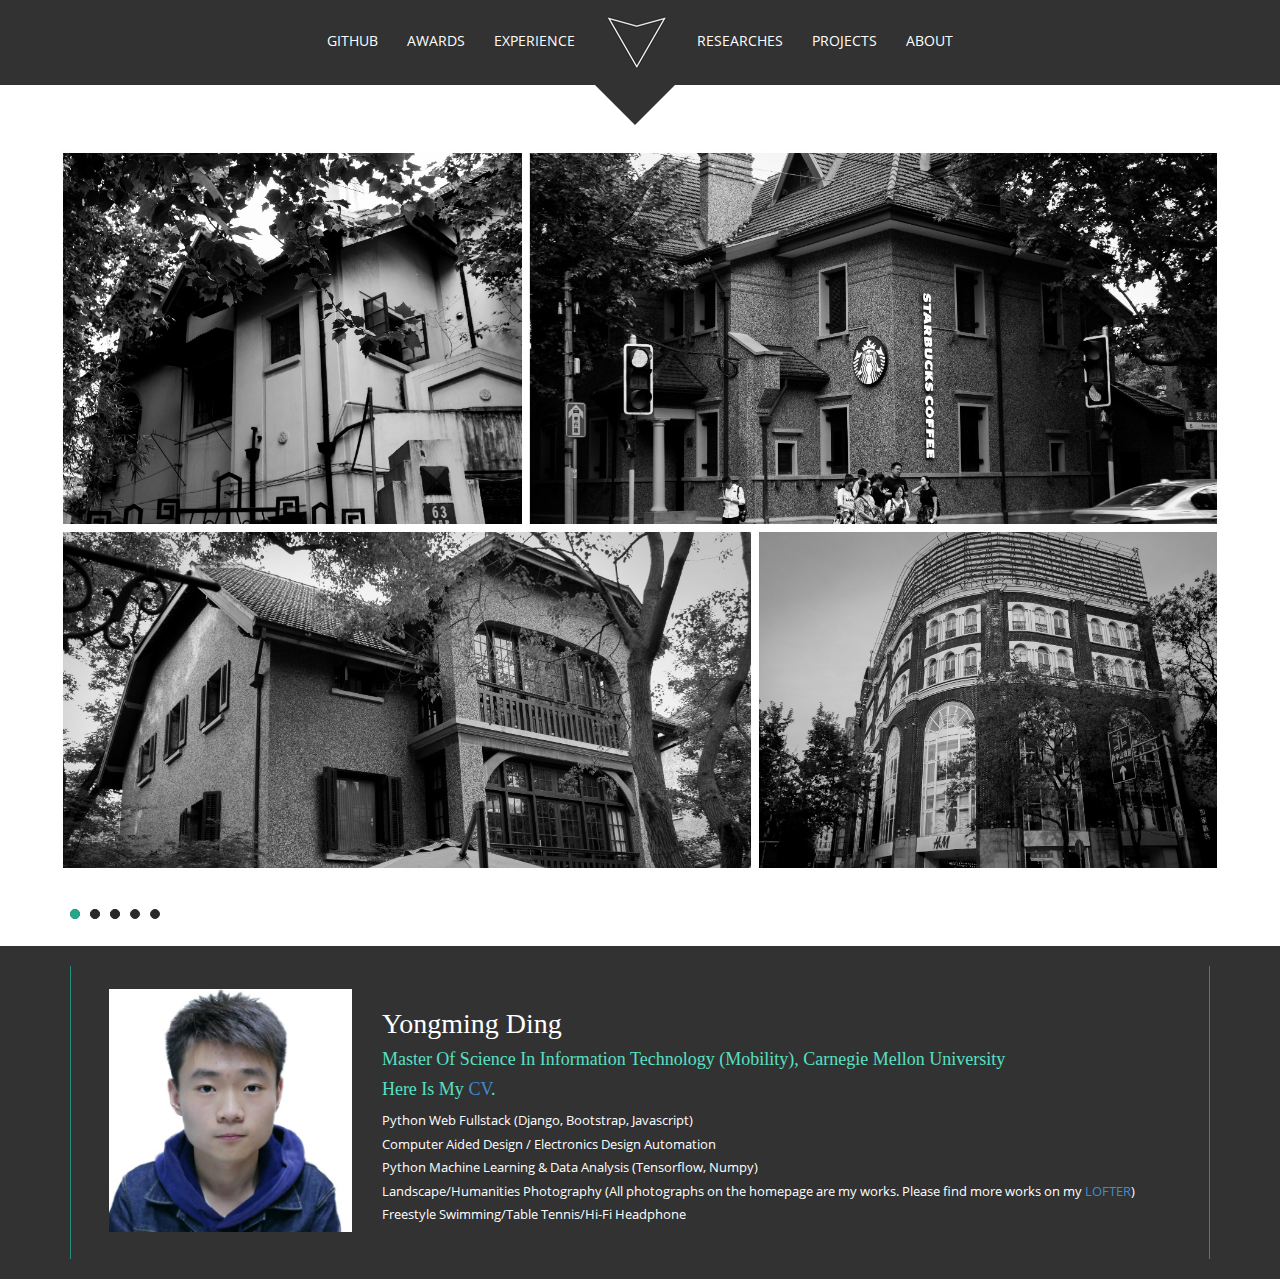
==== commit 76097517: "update" ====
--- a/index.html
+++ b/index.html
@@ -153,14 +153,14 @@
                 </div>
                 <div class="col-md-9 about_text">
                     <h3>Yongming Ding</h3>
-                    <h4>Master of Science in Information Technology (Mobility), Carnegie Mellon University - Information Networking Institute</h4>
+                    <h4>Master of Science in Information Technology (Mobility), Carnegie Mellon University</h4>
                     <h4>Here is my <a href="https://github.com/dreamtalen/CV_Ding/raw/master/CV_latest.pdf">CV</a>.</h4>
                     <p> Python Web Fullstack (Django, Bootstrap, Javascript)
                     <br >Computer Aided Design / Electronics Design Automation
                         <br> Python Machine Learning & Data Analysis (Tensorflow, Numpy)
                         <br> Landscape/Humanities Photography (All photographs on the homepage are my works. Please find more works on my <a href="http://dmtalen.lofter.com/">LOFTER</a>)
                         <br> Freestyle Swimming/Table Tennis/Hi-Fi Headphone
-                    </br>
+                    </p>
                     <!-- <p>Here is my <a href="https://github.com/dreamtalen/CV_Ding/raw/master/CV_latest.pdf">CV</a>.</p> -->
                     <!-- 			<div class="soc_icons navbar-right">
 				<ul class="list-unstyled text-center">
